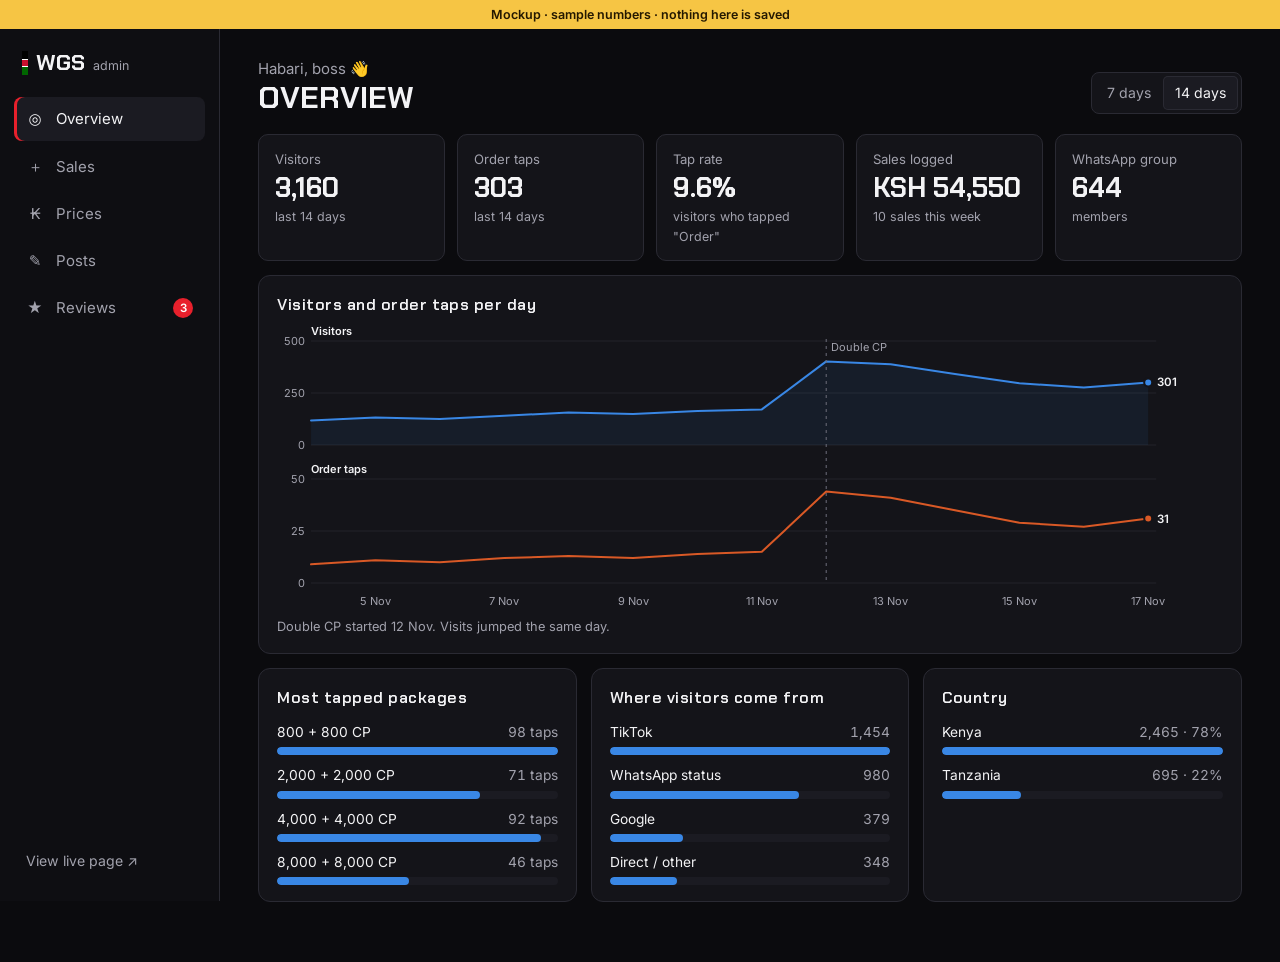
==== admin/index.html @ bd78e41e "Add clickable admin panel mockup Co-Authored-By: Claude Opus 5.5 <noreply@anthropic.com>" ====
<!DOCTYPE html>
<html lang="en">
<head>
  <meta charset="UTF-8">
  <meta name="viewport" content="width=device-width, initial-scale=1">
  <title>WGS Admin · mockup</title>
  <meta name="robots" content="noindex">
  <meta name="theme-color" content="#0b0b0e">
  <link rel="preconnect" href="https://fonts.googleapis.com">
  <link rel="preconnect" href="https://fonts.gstatic.com" crossorigin>
  <link href="https://fonts.googleapis.com/css2?family=Chakra+Petch:wght@500;600;700&family=Inter:wght@400;500;600&display=swap" rel="stylesheet">
  <link rel="stylesheet" href="admin.css">
</head>
<body>
  <p class="mock">Mockup · sample numbers · nothing here is saved</p>

  <div class="app">
    <aside class="side">
      <a class="logo" href="../" title="View the shop page"><span class="flag"></span><span class="mark">WGS</span><span class="sub">admin</span></a>
      <nav class="tabs" aria-label="Admin sections">
        <button data-tab="overview" aria-current="page"><i>◎</i><span>Overview</span></button>
        <button data-tab="sales"><i>＋</i><span>Sales</span></button>
        <button data-tab="shop"><i>₭</i><span>Prices</span></button>
        <button data-tab="posts"><i>✎</i><span>Posts</span></button>
        <button data-tab="reviews"><i>★</i><span>Reviews</span><b class="dot" id="rev-badge">3</b></button>
      </nav>
      <a class="view" href="../" target="_blank" rel="noopener">View live page ↗</a>
    </aside>

    <main class="main">
      <!-- OVERVIEW -->
      <section data-panel="overview">
        <header class="top">
          <div><p class="hi">Habari, boss 👋</p><h1>Overview</h1></div>
          <div class="range" role="group" aria-label="Date range">
            <button data-range="7" aria-pressed="false">7 days</button>
            <button data-range="14" aria-pressed="true">14 days</button>
          </div>
        </header>

        <div class="kpis">
          <article><p>Visitors</p><b id="k-visits">–</b><small id="k-visits-d"></small></article>
          <article><p>Order taps</p><b id="k-taps">–</b><small id="k-taps-d"></small></article>
          <article><p>Tap rate</p><b id="k-rate">–</b><small>visitors who tapped "Order"</small></article>
          <article class="money"><p>Sales logged</p><b id="k-rev">–</b><small id="k-rev-d"></small></article>
          <article class="group"><p>WhatsApp group</p><b>644</b><small>members</small></article>
        </div>

        <article class="card wide">
          <div class="card-h">
            <h2>Visitors and order taps per day</h2>
          </div>
          <div class="chart" id="trend"></div>
          <p class="foot">Double CP started 12 Nov. Visits jumped the same day.</p>
        </article>

        <div class="cols">
          <article class="card"><h2>Most tapped packages</h2><div class="bars" id="b-pkg"></div></article>
          <article class="card"><h2>Where visitors come from</h2><div class="bars" id="b-src"></div></article>
          <article class="card"><h2>Country</h2><div class="bars" id="b-cty"></div></article>
        </div>
      </section>

      <!-- SALES -->
      <section data-panel="sales" hidden>
        <header class="top"><div><h1>Sales</h1><p class="lede">Log each sale after delivery. Two taps, and your revenue numbers stay real.</p></div></header>
        <form class="card log" id="log">
          <h2>Log a sale</h2>
          <p class="lbl">Package</p><div class="chips" id="c-pkg"></div>
          <p class="lbl">Paid with</p><div class="chips" id="c-pay"></div>
          <p class="lbl">Country</p><div class="chips" id="c-cty"></div>
          <div class="row">
            <label>Amount<input id="l-amt" inputmode="numeric" required></label>
            <label>Buyer <small>(optional)</small><input id="l-buyer" maxlength="30" placeholder="e.g. Brian"></label>
          </div>
          <button class="btn red" type="submit">Log sale</button>
        </form>
        <div class="cols two">
          <article class="card"><h2>This week</h2><div class="week" id="week"></div></article>
          <article class="card"><h2>Recent sales</h2><ul class="sales" id="sales"></ul></article>
        </div>
      </section>

      <!-- PRICES & OFFER -->
      <section data-panel="shop" hidden>
        <header class="top"><div><h1>Prices &amp; offer</h1><p class="lede">Changes go live on the shop page as soon as you publish.</p></div></header>
        <article class="card">
          <div class="card-h"><h2>Price list</h2><button class="btn ghost sm" id="add-pkg" type="button">+ Package</button></div>
          <div class="ptable" id="ptable"></div>
          <button class="btn red" id="pub-prices" type="button">Publish prices</button>
        </article>
        <article class="card">
          <div class="card-h"><h2>Offer banner</h2><label class="switch"><input type="checkbox" id="o-on" checked><span></span>On</label></div>
          <div class="preview" id="o-prev"><span class="pulse"></span><p><b id="o-pt"></b> <span id="o-pd"></span></p><em id="o-pc"></em></div>
          <label>Title<input id="o-title" value="Double CP is live"></label>
          <label>Details<input id="o-detail" value="Every package comes with 100% bonus CP. Event ends 20 December."></label>
          <label>Ends<input id="o-end" type="datetime-local" value="2026-12-20T23:59"></label>
          <button class="btn red" id="pub-offer" type="button">Publish offer</button>
        </article>
      </section>

      <!-- POSTS -->
      <section data-panel="posts" hidden>
        <header class="top"><div><h1>Posts</h1><p class="lede">Updates, instructions and upcoming drops.</p></div></header>
        <form class="card" id="post">
          <div class="seg" role="group" aria-label="Post type">
            <button type="button" data-kind="update" aria-pressed="true">Update</button>
            <button type="button" data-kind="drop" aria-pressed="false">Upcoming drop</button>
          </div>
          <label>Title<input id="p-title" required maxlength="60" placeholder="e.g. Mythic Alias lands 19 Nov"></label>
          <label>Message<textarea id="p-msg" rows="3" maxlength="300" placeholder="What should buyers know?"></textarea></label>
          <div class="row">
            <label>Date<input id="p-date" type="date"></label>
            <label class="only-update check"><input type="checkbox" id="p-pin"> Pin to top</label>
            <label class="only-drop file" hidden>Poster<input id="p-img" type="file" accept="image/*"></label>
          </div>
          <button class="btn red" type="submit">Post it</button>
        </form>
        <ul class="posts" id="posts"></ul>
      </section>

      <!-- REVIEWS -->
      <section data-panel="reviews" hidden>
        <header class="top"><div><h1>Reviews</h1><p class="lede">Reviews buyers send wait here. Only the ones you approve show on the shop page.</p></div></header>
        <h2 class="sub-h">Waiting for you <span id="pend-n"></span></h2>
        <ul class="revs" id="pending"></ul>
        <h2 class="sub-h">On the shop page <span id="live-n"></span></h2>
        <ul class="revs live" id="live"></ul>
      </section>
    </main>
  </div>

  <div class="toast" id="toast" role="status" aria-live="polite"></div>
  <script src="admin.js"></script>
</body>
</html>
---- admin/admin.css ----
:root {
  --bg: #0b0b0e; --panel: #141419; --panel-2: #1b1b22; --line: #2a2a33; --grid: #23232b;
  --text: #f3f3f5; --muted: #a2a2ad; --faint: #6e6e7a;
  --red: #e8202c; --red-2: #ff4d57; --gold: #f6c544; --green: #25d366;
  --s1: #3987e5; --s2: #d95926;            /* chart series: visitors, order taps (validated on #141419) */
  --display: "Chakra Petch", "Inter", system-ui, sans-serif;
  --sans: "Inter", system-ui, -apple-system, "Segoe UI", sans-serif;
  color-scheme: dark;
}
* { box-sizing: border-box; }
body { margin: 0; background: var(--bg); color: var(--text); font: 15px/1.55 var(--sans); -webkit-font-smoothing: antialiased; }
[hidden] { display: none !important; }
:focus-visible { outline: 2px solid var(--red-2); outline-offset: 2px; }
button { font: inherit; color: inherit; }
a { color: inherit; }

.mock { margin: 0; padding: 5px 12px; background: var(--gold); color: #241800; font-size: 12.5px; text-align: center; font-weight: 600; position: sticky; top: 0; z-index: 40; }

.app { display: grid; grid-template-columns: 220px 1fr; min-height: calc(100vh - 28px); }
.side { position: sticky; top: 28px; height: calc(100vh - 28px); display: flex; flex-direction: column; gap: 22px; padding: 22px 14px; border-right: 1px solid var(--line); background: #0e0e12; }
.logo { display: flex; align-items: center; gap: 8px; text-decoration: none; padding: 0 8px; }
.flag { width: 6px; height: 24px; background: linear-gradient(#000 0 33%, #fff 33% 38%, #c8102e 38% 62%, #fff 62% 67%, #006600 67%); }
.mark { font: 700 1.4rem/1 var(--display); }
.sub { font-size: .78rem; color: var(--muted); align-self: flex-end; }
.tabs { display: grid; gap: 4px; }
.tabs button { position: relative; display: flex; align-items: center; gap: 12px; padding: 10px 12px; border: 0; background: none; border-radius: 8px; color: var(--muted); cursor: pointer; text-align: left; }
.tabs button i { font-style: normal; width: 18px; text-align: center; }
.tabs button:hover { background: var(--panel); color: var(--text); }
.tabs button[aria-current="page"] { background: var(--panel-2); color: var(--text); box-shadow: inset 3px 0 var(--red); }
.dot { margin-left: auto; min-width: 20px; height: 20px; padding: 0 6px; border-radius: 10px; background: var(--red); color: #fff; font: 600 .72rem/20px var(--sans); text-align: center; }
.dot:empty { display: none; }
.view { margin-top: auto; padding: 8px 12px; font-size: .88rem; color: var(--muted); text-decoration: none; }
.view:hover { color: var(--text); }

.main { padding: 28px clamp(16px, 3vw, 40px) 60px; min-width: 0; max-width: 1180px; }
.top { display: flex; justify-content: space-between; align-items: flex-end; gap: 16px; flex-wrap: wrap; margin-bottom: 20px; }
.hi { margin: 0; color: var(--muted); }
h1 { margin: 0; font: 700 1.9rem/1.1 var(--display); text-transform: uppercase; }
.lede { margin: 4px 0 0; color: var(--muted); }
h2 { margin: 0 0 14px; font: 600 1rem var(--display); letter-spacing: .03em; }

.range, .seg { display: inline-flex; background: var(--panel); border: 1px solid var(--line); border-radius: 8px; padding: 3px; }
.range button, .seg button { border: 0; background: none; padding: 6px 12px; border-radius: 5px; color: var(--muted); cursor: pointer; font-size: .88rem; }
.range button[aria-pressed="true"], .seg button[aria-pressed="true"] { background: var(--panel-2); color: var(--text); box-shadow: inset 0 0 0 1px var(--line); }

/* KPI tiles */
.kpis { display: grid; grid-template-columns: repeat(5, 1fr); gap: 12px; margin-bottom: 14px; }
.kpis article { background: var(--panel); border: 1px solid var(--line); border-radius: 10px; padding: 14px 16px; min-width: 0; }
.kpis p { margin: 0 0 4px; font-size: .82rem; color: var(--muted); }
.kpis b { display: block; font: 700 1.7rem/1.1 var(--display); }
.kpis small { display: block; margin-top: 4px; font-size: .78rem; color: var(--muted); }
.kpis small .up { color: var(--green); }
.kpis small .down { color: var(--red-2); }

.card { background: var(--panel); border: 1px solid var(--line); border-radius: 12px; padding: 18px 18px 16px; margin-bottom: 14px; min-width: 0; }
.card-h { display: flex; justify-content: space-between; align-items: center; gap: 12px; flex-wrap: wrap; margin-bottom: 8px; }
.card-h h2 { margin: 0; }
.foot { margin: 8px 0 0; font-size: .8rem; color: var(--muted); }
.cols { display: grid; grid-template-columns: repeat(3, 1fr); gap: 14px; }
.cols.two { grid-template-columns: 1fr 1.3fr; }
.cols .card { margin: 0; }

/* trend chart */
.legend { list-style: none; margin: 0; padding: 0; display: flex; gap: 16px; font-size: .82rem; color: var(--muted); }
.legend li { display: flex; align-items: center; gap: 6px; }
.sw { display: inline-block; width: 14px; height: 3px; border-radius: 2px; }
.sw.s1 { background: var(--s1); } .sw.s2 { background: var(--s2); }
.chart { position: relative; }
.chart svg { display: block; width: 100%; height: auto; overflow: visible; }
.chart .gl { stroke: var(--grid); stroke-width: 1; }
.chart .ax { fill: var(--muted); font: 11px var(--sans); }
.chart .l1 { fill: none; stroke: var(--s1); stroke-width: 2; stroke-linejoin: round; stroke-linecap: round; }
.chart .l2 { fill: none; stroke: var(--s2); stroke-width: 2; stroke-linejoin: round; stroke-linecap: round; }
.chart .a1 { fill: var(--s1); opacity: .08; }
.chart .end { font: 600 11.5px var(--sans); fill: var(--text); }
.chart .mk { stroke: var(--panel); stroke-width: 2; }
.chart .ev { stroke: var(--faint); stroke-dasharray: 3 4; }
.chart .evt { fill: var(--muted); font: 11px var(--sans); }
.chart .cross { stroke: var(--muted); stroke-width: 1; }
.chart .hit { fill: transparent; cursor: crosshair; }
.tip { position: absolute; pointer-events: none; background: #23232b; border: 1px solid #3a3a45; border-radius: 8px; padding: 8px 10px; font-size: .8rem; white-space: nowrap; box-shadow: 0 8px 20px rgba(0,0,0,.4); transform: translate(-50%, -110%); }
.tip b { display: block; margin-bottom: 3px; }
.tip span { display: flex; align-items: center; gap: 6px; color: var(--muted); }
.tip span em { font-style: normal; color: var(--text); margin-left: auto; padding-left: 12px; }

/* bar lists */
.bars { display: grid; gap: 10px; }
.bar { display: grid; grid-template-columns: 1fr auto; gap: 4px 10px; font-size: .86rem; }
.bar .track { grid-column: 1 / -1; height: 8px; border-radius: 4px; background: var(--panel-2); overflow: hidden; }
.bar .fill { height: 100%; border-radius: 4px; background: var(--s1); }
.bar .v { color: var(--muted); font-variant-numeric: tabular-nums; }

/* forms */
label { display: block; font-size: .84rem; color: var(--muted); margin-bottom: 12px; }
label small { opacity: .8; }
input:not([type="checkbox"]):not([type="radio"]):not([type="file"]), textarea, select {
  display: block; width: 100%; margin-top: 5px; padding: 10px 12px; border-radius: 7px; border: 1px solid var(--line); background: var(--bg); color: var(--text); font: 15px var(--sans);
}
textarea { resize: vertical; }
input[type="file"] { display: block; margin-top: 6px; font-size: .85rem; color: var(--muted); }
.row { display: grid; grid-template-columns: 1fr 1fr; gap: 12px; align-items: end; }
.check { display: flex; align-items: center; gap: 8px; padding-bottom: 10px; color: var(--text); }
.btn { display: inline-flex; align-items: center; justify-content: center; gap: 6px; padding: 11px 20px; border-radius: 7px; border: 1.5px solid transparent; font: 600 .95rem var(--display); letter-spacing: .03em; cursor: pointer; }
.btn.red { background: var(--red); color: #fff; }
.btn.red:hover { background: var(--red-2); }
.btn.ghost { border-color: var(--line); background: transparent; }
.btn.ghost:hover { border-color: var(--red); }
.btn.sm { padding: 6px 12px; font-size: .85rem; }
.lbl { margin: 4px 0 8px; font-size: .84rem; color: var(--muted); }
.chips { display: flex; flex-wrap: wrap; gap: 8px; margin-bottom: 12px; }
.chips button { padding: 8px 14px; border-radius: 999px; border: 1px solid var(--line); background: var(--bg); cursor: pointer; font-size: .9rem; }
.chips button[aria-pressed="true"] { border-color: var(--red); background: rgba(232,32,44,.16); }
.log .btn { width: 100%; margin-top: 4px; }

/* sales */
.week { display: grid; gap: 12px; }
.week .big { font: 700 2rem/1 var(--display); color: var(--gold); }
.week .meta { color: var(--muted); font-size: .86rem; }
.week .split { display: grid; grid-template-columns: repeat(auto-fit, minmax(90px, 1fr)); gap: 8px; }
.week .split div { background: var(--panel-2); border-radius: 8px; padding: 8px 10px; }
.week .split b { display: block; font: 600 1rem var(--display); }
.week .split small { color: var(--muted); font-size: .76rem; }
.sales { list-style: none; margin: 0; padding: 0; max-height: 360px; overflow: auto; }
.sales li { display: grid; grid-template-columns: 1fr auto; gap: 2px 10px; padding: 10px 0; border-bottom: 1px solid var(--line); }
.sales li:last-child { border: 0; }
.sales .amt { font: 600 .95rem var(--display); text-align: right; }
.sales small { color: var(--muted); font-size: .8rem; }
.sales li.new { animation: flash 1.4s ease-out; }
@keyframes flash { from { background: rgba(37,211,102,.18); } to { background: transparent; } }

/* price table */
.ptable { display: grid; gap: 8px; margin-bottom: 14px; }
.prow { display: grid; grid-template-columns: 1fr 1fr 1fr 1fr 1.3fr auto auto; gap: 8px; align-items: end; padding: 10px; background: var(--panel-2); border-radius: 9px; }
.prow label { margin: 0; font-size: .74rem; }
.prow input { padding: 8px 9px !important; font-size: .92rem !important; }
.prow .x { border: 0; background: none; color: var(--faint); cursor: pointer; font-size: 1.1rem; padding: 8px 4px; }
.prow .x:hover { color: var(--red-2); }
.switch { display: inline-flex; align-items: center; gap: 8px; margin: 0; color: var(--text); cursor: pointer; }
.switch input { position: absolute; opacity: 0; }
.switch span { width: 38px; height: 22px; border-radius: 11px; background: #3a3a45; position: relative; transition: background .15s; }
.switch span::after { content: ""; position: absolute; top: 3px; left: 3px; width: 16px; height: 16px; border-radius: 50%; background: #fff; transition: transform .15s; }
.switch input:checked + span { background: var(--green); }
.switch input:checked + span::after { transform: translateX(16px); }
.switch input:focus-visible + span { outline: 2px solid var(--red-2); outline-offset: 2px; }
.preview { display: flex; align-items: center; gap: 10px; flex-wrap: wrap; padding: 9px 14px; margin-bottom: 14px; border-radius: 8px; background: linear-gradient(90deg, #8d0d15, var(--red), #8d0d15); font-size: .88rem; }
.preview p { margin: 0; flex: 1; min-width: 160px; }
.preview em { font: 600 .85rem var(--display); font-style: normal; background: rgba(0,0,0,.3); padding: 2px 8px; border-radius: 4px; }
.preview.off { opacity: .35; filter: grayscale(1); }
.pulse { width: 8px; height: 8px; border-radius: 50%; background: #fff; }

/* posts */
#post .seg { margin-bottom: 14px; }
.posts, .revs { list-style: none; margin: 0; padding: 0; display: grid; gap: 10px; }
.posts li, .revs li { display: grid; grid-template-columns: auto 1fr auto; gap: 12px; align-items: start; padding: 14px; background: var(--panel); border: 1px solid var(--line); border-radius: 10px; }
.posts .kind { font: 600 .7rem var(--display); letter-spacing: .08em; text-transform: uppercase; padding: 3px 8px; border-radius: 4px; background: var(--panel-2); color: var(--muted); }
.posts .kind.drop { background: rgba(232,32,44,.2); color: var(--red-2); }
.posts h3, .revs h3 { margin: 0 0 2px; font: 600 1rem var(--sans); }
.posts p, .revs p { margin: 0; color: var(--muted); font-size: .9rem; }
.posts img { width: 56px; height: 56px; object-fit: cover; border-radius: 6px; grid-column: 1; }
.acts { display: flex; gap: 6px; }
.acts button { border: 1px solid var(--line); background: none; border-radius: 6px; padding: 6px 10px; cursor: pointer; font-size: .82rem; }
.acts .ok { border-color: rgba(37,211,102,.5); color: var(--green); }
.acts .no:hover, .acts .del:hover { border-color: var(--red); color: var(--red-2); }
.stars { color: var(--gold); letter-spacing: 1px; font-size: .9rem; }
.stars .off { color: #3a3a45; }
.sub-h { margin: 18px 0 10px; color: var(--muted); }
.sub-h span { color: var(--text); }
.empty { color: var(--muted); font-size: .9rem; padding: 6px 0; }

.toast { position: fixed; left: 50%; bottom: 24px; transform: translate(-50%, 20px); opacity: 0; pointer-events: none; background: #23232b; border: 1px solid #3a3a45; color: var(--text); padding: 10px 16px; border-radius: 10px; font-size: .9rem; transition: .2s; z-index: 50; max-width: calc(100% - 32px); }
.toast.show { opacity: 1; transform: translate(-50%, 0); }

@media (max-width: 1100px) { .kpis { grid-template-columns: repeat(3, 1fr); } .prow { grid-template-columns: repeat(4, 1fr); } .prow .tagc { grid-column: span 2; } }
@media (max-width: 860px) {
  .app { grid-template-columns: 1fr; }
  .side { position: fixed; top: auto; bottom: 0; left: 0; right: 0; height: auto; z-index: 30; padding: 6px 6px calc(6px + env(safe-area-inset-bottom)); border-right: 0; border-top: 1px solid var(--line); flex-direction: row; }
  .side .logo, .side .view { display: none; }
  .tabs { grid-template-columns: repeat(5, 1fr); width: 100%; gap: 2px; }
  .tabs button { flex-direction: column; gap: 2px; padding: 7px 2px; font-size: .7rem; text-align: center; }
  .tabs button i { font-size: 1.05rem; }
  .tabs button[aria-current="page"] { box-shadow: inset 0 2px var(--red); }
  .dot { position: absolute; top: 2px; right: calc(50% - 22px); min-width: 16px; height: 16px; font-size: .66rem; line-height: 16px; padding: 0 4px; }
  .main { padding: 20px 16px 96px; }
  .cols, .cols.two { grid-template-columns: 1fr; }
  .toast { bottom: 84px; }
}
@media (max-width: 560px) {
  .kpis { grid-template-columns: 1fr 1fr; gap: 8px; }
  .kpis .group { grid-column: span 2; }
  .kpis b { font-size: 1.4rem; }
  .row { grid-template-columns: 1fr; gap: 0; }
  .prow { grid-template-columns: 1fr 1fr; }
  h1 { font-size: 1.6rem; }
  .posts li, .revs li { grid-template-columns: 1fr; gap: 8px; }
  .posts img { grid-column: auto; }
  .acts button { flex: 1; padding: 9px 10px; }
}
@media (prefers-reduced-motion: reduce) { * { animation: none !important; transition: none !important; } }
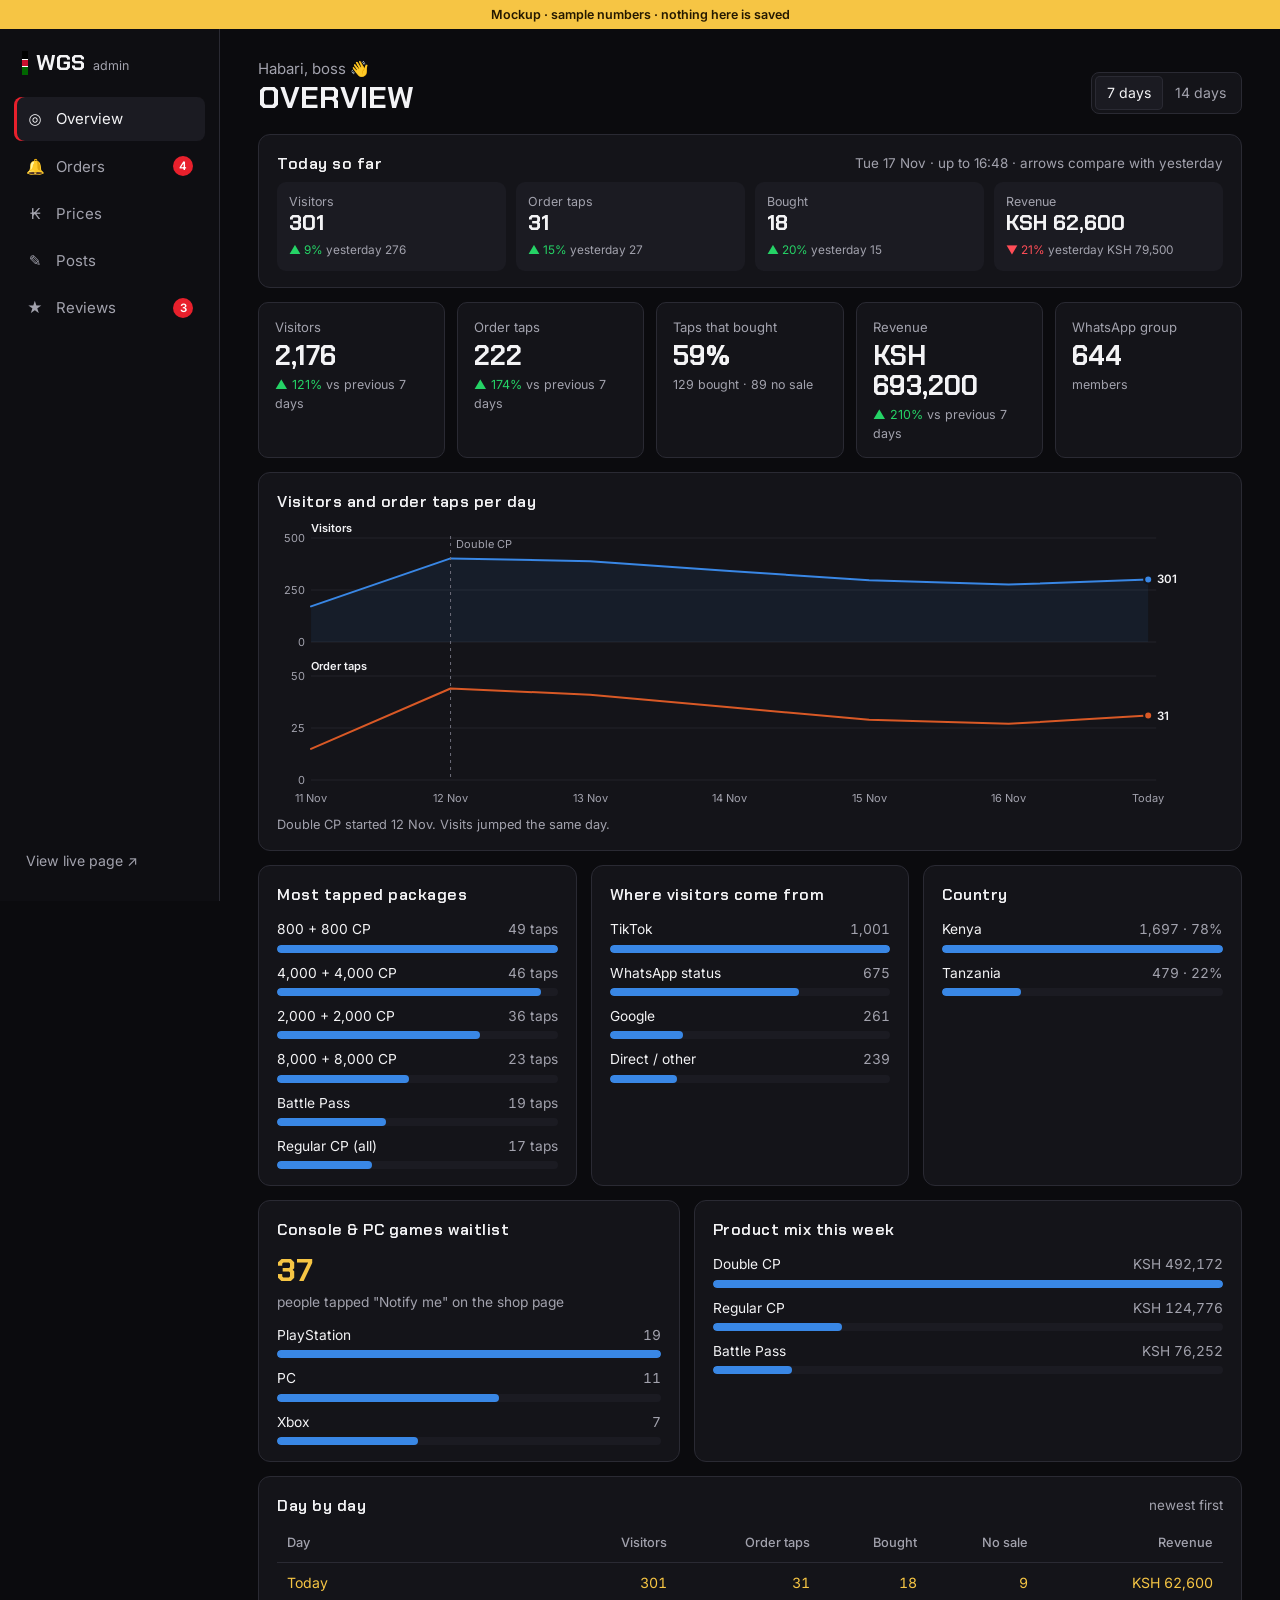
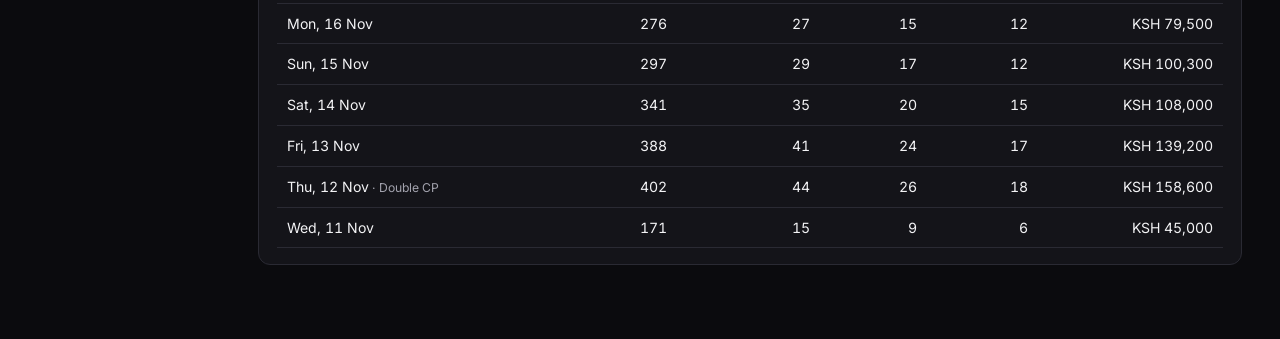
==== commit 8c45278e: "Add product types, order codes, order inbox, daily stats and games waitlist Co-Authored-By: Claude O" ====
--- a/admin/index.html
+++ b/admin/index.html
@@ -19,7 +19,7 @@
       <a class="logo" href="../" title="View the shop page"><span class="flag"></span><span class="mark">WGS</span><span class="sub">admin</span></a>
       <nav class="tabs" aria-label="Admin sections">
         <button data-tab="overview" aria-current="page"><i>◎</i><span>Overview</span></button>
-        <button data-tab="sales"><i>＋</i><span>Sales</span></button>
+        <button data-tab="orders"><i>🔔</i><span>Orders</span><b class="dot" id="ord-badge"></b></button>
         <button data-tab="shop"><i>₭</i><span>Prices</span></button>
         <button data-tab="posts"><i>✎</i><span>Posts</span></button>
         <button data-tab="reviews"><i>★</i><span>Reviews</span><b class="dot" id="rev-badge">3</b></button>
@@ -38,11 +38,16 @@
           </div>
         </header>
 
+        <article class="card today">
+          <div class="card-h"><h2>Today so far</h2><span class="muted" id="today-date"></span></div>
+          <div class="tgrid" id="today"></div>
+        </article>
+
         <div class="kpis">
           <article><p>Visitors</p><b id="k-visits">–</b><small id="k-visits-d"></small></article>
           <article><p>Order taps</p><b id="k-taps">–</b><small id="k-taps-d"></small></article>
-          <article><p>Tap rate</p><b id="k-rate">–</b><small>visitors who tapped "Order"</small></article>
-          <article class="money"><p>Sales logged</p><b id="k-rev">–</b><small id="k-rev-d"></small></article>
+          <article><p>Taps that bought</p><b id="k-conv">–</b><small id="k-conv-d"></small></article>
+          <article class="money"><p>Revenue</p><b id="k-rev">–</b><small id="k-rev-d"></small></article>
           <article class="group"><p>WhatsApp group</p><b>644</b><small>members</small></article>
         </div>
 
@@ -59,13 +64,54 @@
           <article class="card"><h2>Where visitors come from</h2><div class="bars" id="b-src"></div></article>
           <article class="card"><h2>Country</h2><div class="bars" id="b-cty"></div></article>
         </div>
+
+        <div class="cols two" style="margin-top:14px">
+          <article class="card wait">
+            <h2>Console &amp; PC games waitlist</h2>
+            <b class="big" id="wait-n">–</b><p>people tapped "Notify me" on the shop page</p>
+            <div class="bars" id="b-wait"></div>
+          </article>
+          <article class="card">
+            <h2>Product mix this week</h2>
+            <div class="bars" id="b-mix"></div>
+          </article>
+        </div>
+
+        <article class="card daily" style="margin-top:14px">
+          <div class="card-h"><h2>Day by day</h2><span class="muted">newest first</span></div>
+          <div class="tscroll">
+            <table id="daily">
+              <thead><tr><th scope="col">Day</th><th scope="col">Visitors</th><th scope="col">Order taps</th><th scope="col">Bought</th><th scope="col">No sale</th><th scope="col">Revenue</th></tr></thead>
+              <tbody></tbody>
+            </table>
+          </div>
+        </article>
       </section>
 
-      <!-- SALES -->
-      <section data-panel="sales" hidden>
-        <header class="top"><div><h1>Sales</h1><p class="lede">Log each sale after delivery. Two taps, and your revenue numbers stay real.</p></div></header>
-        <form class="card log" id="log">
-          <h2>Log a sale</h2>
+      <!-- ORDERS -->
+      <section data-panel="orders" hidden>
+        <header class="top">
+          <div><h1>Orders</h1><p class="lede">Every tap on "Order on WhatsApp" lands here with its code. Find the code in the chat, then mark how it ended.</p></div>
+          <div class="ord-tools">
+            <label class="switch" title="Get a ping on this phone for every new order"><input type="checkbox" id="notify" checked><span></span>Notify me</label>
+            <button class="btn ghost sm" id="sim" type="button">Simulate a new order</button>
+          </div>
+        </header>
+
+        <div class="seg filters" role="group" aria-label="Show orders">
+          <button type="button" data-f="new" aria-pressed="true">Waiting <b id="f-new"></b></button>
+          <button type="button" data-f="done" aria-pressed="false">Bought <b id="f-done"></b></button>
+          <button type="button" data-f="nosale" aria-pressed="false">No sale <b id="f-nosale"></b></button>
+          <button type="button" data-f="all" aria-pressed="false">All</button>
+        </div>
+        <p class="foot conv" id="conv"></p>
+        <ul class="orders" id="orders"></ul>
+        <p class="foot">Taps with no reply after 24 hours move to <b>No sale</b> by themselves, so the list never piles up.</p>
+
+        <details class="card manual">
+          <summary>Log a sale that didn't come from the site</summary>
+        <form class="log" id="log">
+          <p class="lbl">Type</p><div class="chips" id="c-cat"></div>
           <p class="lbl">Package</p><div class="chips" id="c-pkg"></div>
           <p class="lbl">Paid with</p><div class="chips" id="c-pay"></div>
           <p class="lbl">Country</p><div class="chips" id="c-cty"></div>
@@ -75,6 +121,7 @@
           </div>
           <button class="btn red" type="submit">Log sale</button>
         </form>
+        </details>
         <div class="cols two">
           <article class="card"><h2>This week</h2><div class="week" id="week"></div></article>
           <article class="card"><h2>Recent sales</h2><ul class="sales" id="sales"></ul></article>
@@ -85,8 +132,8 @@
       <section data-panel="shop" hidden>
         <header class="top"><div><h1>Prices &amp; offer</h1><p class="lede">Changes go live on the shop page as soon as you publish.</p></div></header>
         <article class="card">
-          <div class="card-h"><h2>Price list</h2><button class="btn ghost sm" id="add-pkg" type="button">+ Package</button></div>
-          <div class="ptable" id="ptable"></div>
+          <div class="card-h"><h2>Price list</h2></div>
+          <div id="ptable"></div>
           <button class="btn red" id="pub-prices" type="button">Publish prices</button>
         </article>
         <article class="card">
@@ -130,6 +177,12 @@
     </main>
   </div>
 
+  <div class="ping" id="ping" role="alert" hidden>
+    <span class="bell">🔔</span>
+    <div><b id="ping-t">New order</b><p id="ping-d"></p></div>
+    <button class="btn red sm" id="ping-open" type="button">Open</button>
+    <button class="x" id="ping-x" type="button" aria-label="Dismiss">✕</button>
+  </div>
   <div class="toast" id="toast" role="status" aria-live="polite"></div>
   <script src="admin.js"></script>
 </body>
--- a/admin/admin.css
+++ b/admin/admin.css
@@ -167,6 +167,61 @@
 .sub-h span { color: var(--text); }
 .empty { color: var(--muted); font-size: .9rem; padding: 6px 0; }
 
+/* today strip + daily table */
+.muted { color: var(--muted); font-size: .84rem; }
+.tgrid { display: grid; grid-template-columns: repeat(4, 1fr); gap: 10px; }
+.tgrid div { background: var(--panel-2); border-radius: 9px; padding: 10px 12px; }
+.tgrid p { margin: 0; font-size: .78rem; color: var(--muted); }
+.tgrid b { display: block; font: 700 1.35rem/1.2 var(--display); }
+.tgrid small { font-size: .74rem; color: var(--muted); }
+.tgrid .up { color: var(--green); } .tgrid .down { color: var(--red-2); }
+.tscroll { overflow-x: auto; }
+table { width: 100%; border-collapse: collapse; font-size: .88rem; font-variant-numeric: tabular-nums; }
+th, td { padding: 9px 10px; text-align: right; border-bottom: 1px solid var(--line); white-space: nowrap; }
+th:first-child, td:first-child { text-align: left; }
+th { color: var(--muted); font-weight: 500; font-size: .8rem; }
+tr.ev td:first-child::after { content: " · Double CP"; color: var(--muted); font-size: .76rem; }
+tr.today td { color: var(--gold); }
+
+/* orders */
+.ord-tools { display: flex; align-items: center; gap: 14px; flex-wrap: wrap; }
+.filters { margin-bottom: 8px; flex-wrap: wrap; }
+.filters b { font-weight: 600; color: var(--text); margin-left: 4px; }
+.conv { margin: 0 0 12px; }
+.orders { list-style: none; margin: 0 0 8px; padding: 0; display: grid; gap: 10px; }
+.order { display: grid; grid-template-columns: auto 1fr auto; gap: 6px 14px; align-items: center; padding: 14px; background: var(--panel); border: 1px solid var(--line); border-radius: 10px; }
+.order.new { border-color: rgba(232,32,44,.6); }
+.order.fresh { animation: flash 1.6s ease-out; }
+.order .code { font: 700 .92rem var(--display); letter-spacing: .03em; background: var(--panel-2); padding: 6px 9px; border-radius: 6px; }
+.order h3 { margin: 0; font: 600 .98rem var(--sans); }
+.order p { margin: 0; color: var(--muted); font-size: .84rem; }
+.order .st { font-size: .8rem; font-weight: 600; }
+.order .st.done { color: var(--green); } .order .st.nosale { color: var(--faint); }
+.manual { padding: 0; }
+.manual summary { cursor: pointer; padding: 16px 18px; font: 600 .95rem var(--display); }
+.manual .log { padding: 0 18px 18px; }
+.ping { position: fixed; top: 40px; right: 16px; z-index: 60; display: grid; grid-template-columns: auto 1fr auto auto; gap: 10px; align-items: center; width: min(420px, calc(100% - 32px)); padding: 12px 12px 12px 14px; background: #1f1f27; border: 1px solid var(--red); border-radius: 12px; box-shadow: 0 14px 40px rgba(0,0,0,.55); animation: drop .3s ease-out; }
+@keyframes drop { from { transform: translateY(-16px); opacity: 0; } }
+.ping .bell { font-size: 1.3rem; animation: ring 1s ease-in-out 2; }
+@keyframes ring { 25% { transform: rotate(18deg); } 75% { transform: rotate(-18deg); } }
+.ping b { font: 700 .95rem var(--display); }
+.ping p { margin: 0; color: var(--muted); font-size: .84rem; }
+.ping .x { border: 0; background: none; color: var(--faint); cursor: pointer; font-size: 1rem; }
+
+/* price groups */
+.pgroup { margin-bottom: 18px; }
+.pgroup-h { display: flex; align-items: center; justify-content: space-between; gap: 10px; flex-wrap: wrap; margin-bottom: 8px; }
+.pgroup-h h3 { margin: 0; font: 600 .95rem var(--display); }
+.pgroup-h .tools { display: flex; align-items: center; gap: 12px; }
+.pgroup.off .ptable { opacity: .5; }
+.pgroup .hint { margin: 0 0 8px; font-size: .8rem; color: var(--muted); }
+.ptable { display: grid; gap: 8px; }
+.prow.pass { grid-template-columns: 2fr 1fr 1fr 1.3fr auto auto; }
+
+/* waitlist */
+.wait b.big { font: 700 2rem/1 var(--display); color: var(--gold); }
+.wait p { margin: 4px 0 12px; color: var(--muted); font-size: .86rem; }
+
 .toast { position: fixed; left: 50%; bottom: 24px; transform: translate(-50%, 20px); opacity: 0; pointer-events: none; background: #23232b; border: 1px solid #3a3a45; color: var(--text); padding: 10px 16px; border-radius: 10px; font-size: .9rem; transition: .2s; z-index: 50; max-width: calc(100% - 32px); }
 .toast.show { opacity: 1; transform: translate(-50%, 0); }
 
@@ -192,6 +247,11 @@
   .prow { grid-template-columns: 1fr 1fr; }
   h1 { font-size: 1.6rem; }
   .posts li, .revs li { grid-template-columns: 1fr; gap: 8px; }
+  .tgrid { grid-template-columns: 1fr 1fr; }
+  .order { grid-template-columns: auto 1fr; }
+  .order .acts { grid-column: 1 / -1; }
+  .prow.pass { grid-template-columns: 1fr 1fr; }
+  .ping { top: 34px; right: 8px; }
   .posts img { grid-column: auto; }
   .acts button { flex: 1; padding: 9px 10px; }
 }
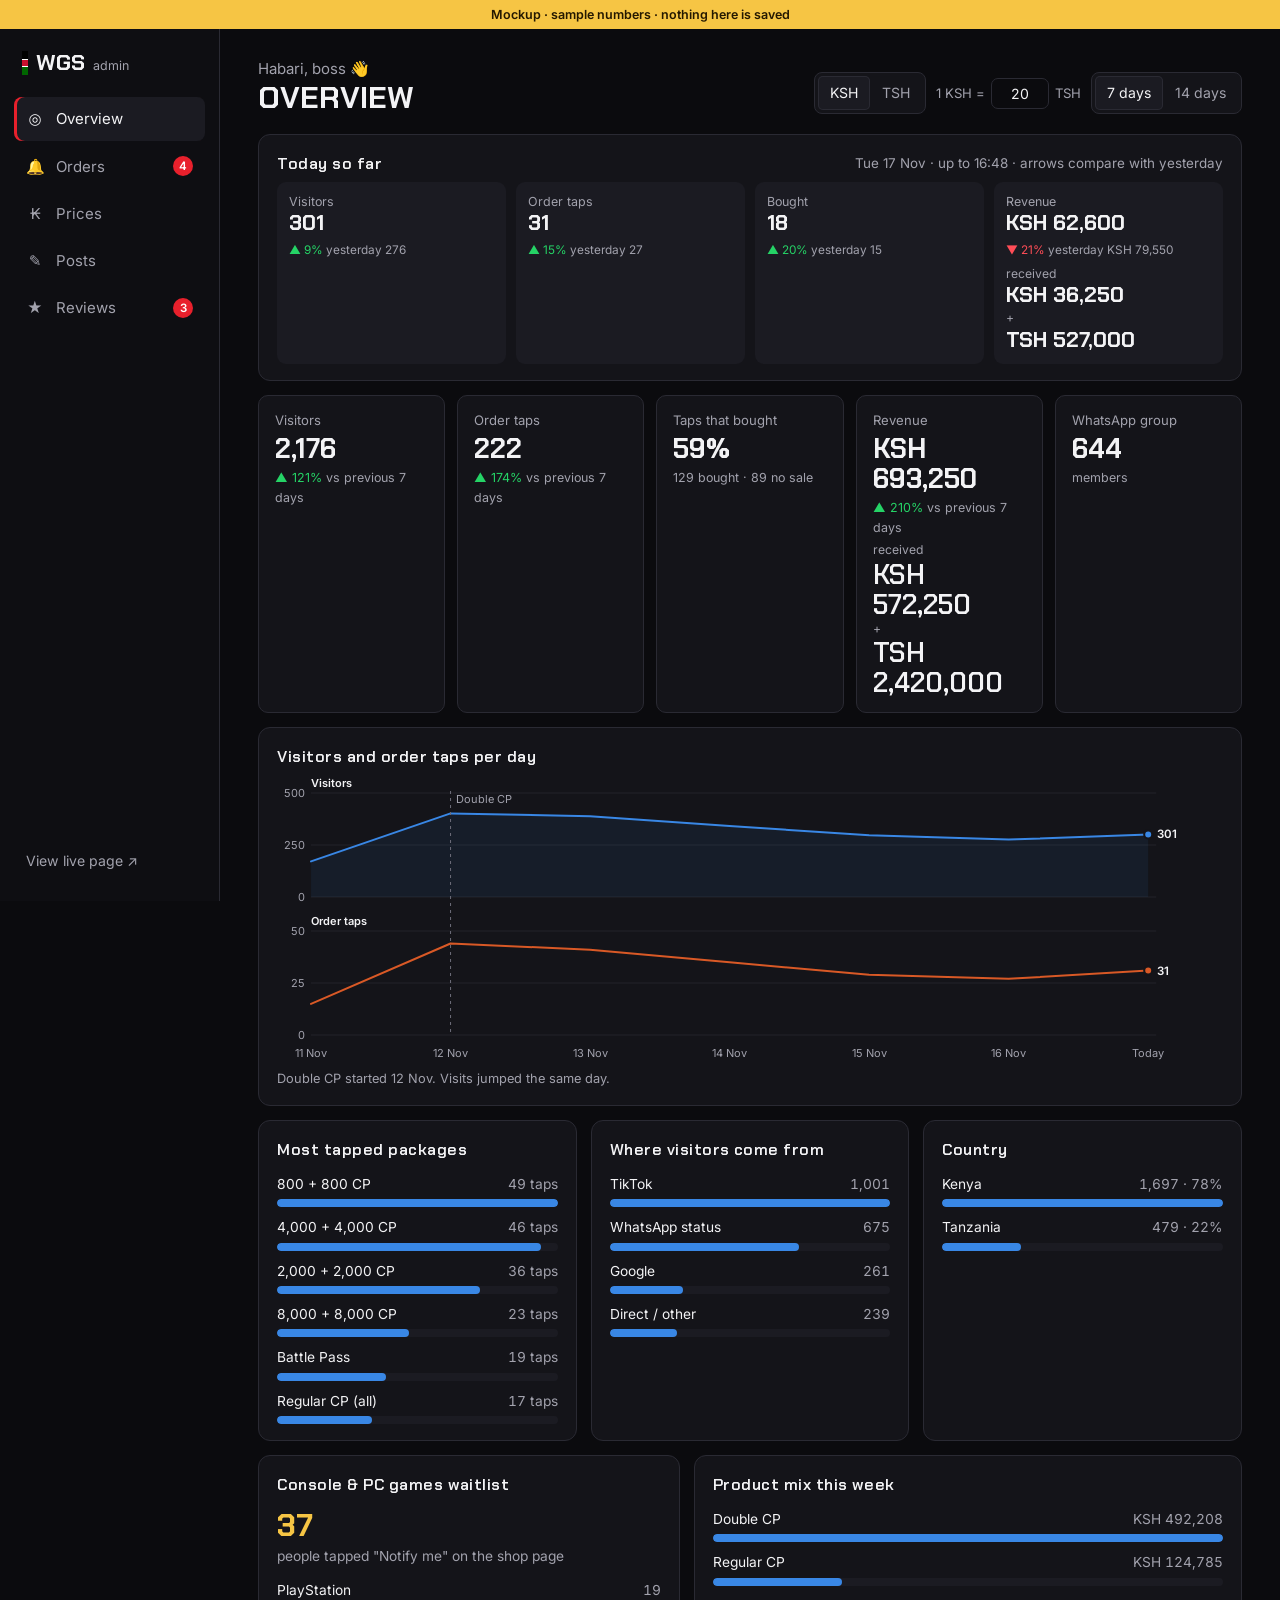
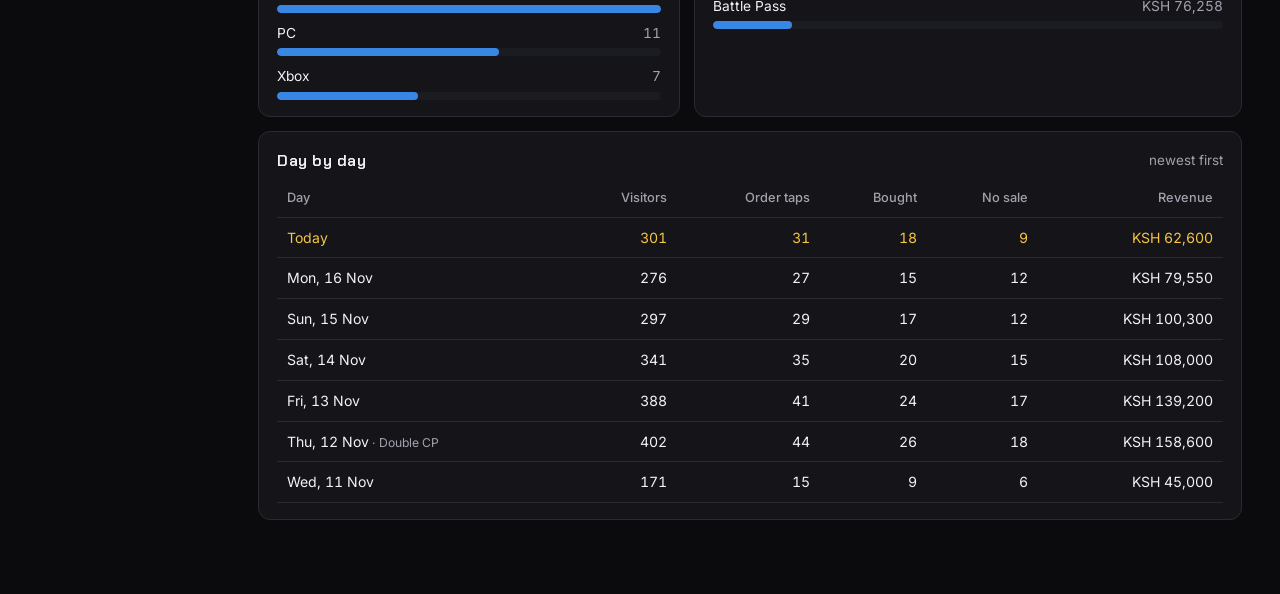
==== commit 97dd9b8c: "Show revenue in KSH or TSH with an editable rate; edit existing posts Co-Authored-By: Claude Opus 5." ====
--- a/admin/index.html
+++ b/admin/index.html
@@ -32,9 +32,16 @@
       <section data-panel="overview">
         <header class="top">
           <div><p class="hi">Habari, boss 👋</p><h1>Overview</h1></div>
-          <div class="range" role="group" aria-label="Date range">
-            <button data-range="7" aria-pressed="false">7 days</button>
-            <button data-range="14" aria-pressed="true">14 days</button>
+          <div class="ctrls">
+            <div class="range cur" role="group" aria-label="Show money in">
+              <button data-cur="KES" aria-pressed="true">KSH</button>
+              <button data-cur="TZS" aria-pressed="false">TSH</button>
+            </div>
+            <label class="rate">1 KSH =<input id="rate" inputmode="decimal" value="20" aria-label="Tanzanian shillings per Kenyan shilling">TSH</label>
+            <div class="range" role="group" aria-label="Date range">
+              <button data-range="7" aria-pressed="false">7 days</button>
+              <button data-range="14" aria-pressed="true">14 days</button>
+            </div>
           </div>
         </header>
 
@@ -161,7 +168,10 @@
             <label class="only-update check"><input type="checkbox" id="p-pin"> Pin to top</label>
             <label class="only-drop file" hidden>Poster<input id="p-img" type="file" accept="image/*"></label>
           </div>
-          <button class="btn red" type="submit">Post it</button>
+          <div class="form-acts">
+            <button class="btn red" id="p-submit" type="submit">Post it</button>
+            <button class="btn ghost" id="p-cancel" type="button" hidden>Cancel edit</button>
+          </div>
         </form>
         <ul class="posts" id="posts"></ul>
       </section>
--- a/admin/admin.css
+++ b/admin/admin.css
@@ -166,6 +166,15 @@
 .sub-h { margin: 18px 0 10px; color: var(--muted); }
 .sub-h span { color: var(--text); }
 .empty { color: var(--muted); font-size: .9rem; padding: 6px 0; }
+
+.ctrls { display: flex; align-items: center; gap: 10px; flex-wrap: wrap; }
+.rate { display: inline-flex; align-items: center; gap: 6px; margin: 0; font-size: .82rem; color: var(--muted); }
+.rate input { display: inline-block !important; width: 58px !important; margin: 0 !important; padding: 6px 8px !important; text-align: center; font-size: .88rem !important; }
+.recv { display: block; margin-top: 4px; font-size: .76rem; color: var(--muted); }
+.recv b { color: var(--text); font-weight: 600; }
+.editing { box-shadow: 0 0 0 1px var(--gold); }
+.form-acts { display: flex; gap: 10px; flex-wrap: wrap; }
+.posts li.is-edit { border-color: var(--gold); }
 
 /* today strip + daily table */
 .muted { color: var(--muted); font-size: .84rem; }
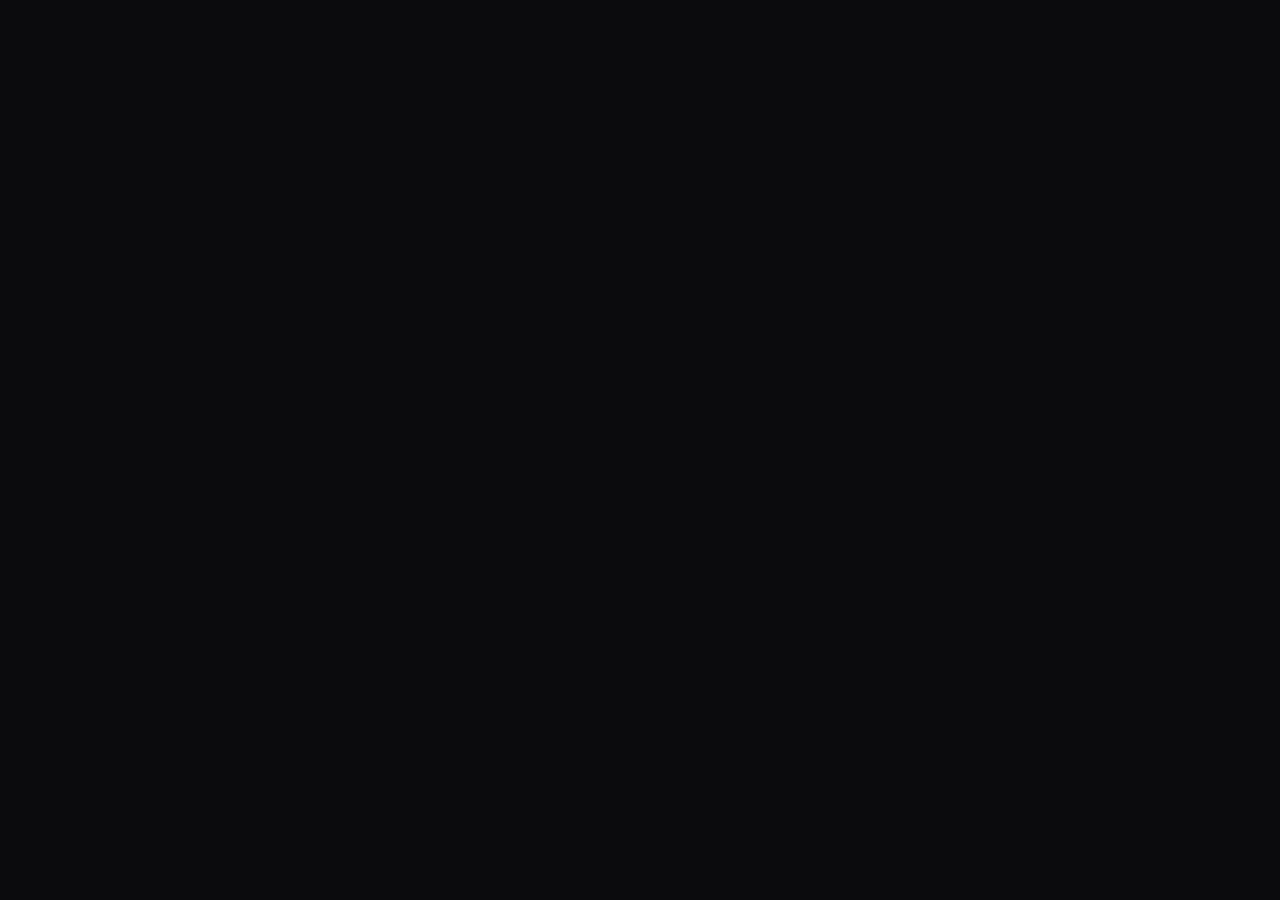
==== commit a4ee4b61: "Connect shop and admin to Supabase, add logo, socials and wgs.ardesams.com Co-Authored-By: Claude Op" ====
--- a/admin/index.html
+++ b/admin/index.html
@@ -3,35 +3,62 @@
 <head>
   <meta charset="UTF-8">
   <meta name="viewport" content="width=device-width, initial-scale=1">
-  <title>WGS Admin · mockup</title>
-  <meta name="robots" content="noindex">
+  <title>WGS Admin</title>
+  <meta name="robots" content="noindex, nofollow">
   <meta name="theme-color" content="#0b0b0e">
+  <link rel="icon" href="../img/favicon.png" type="image/png">
+  <link rel="apple-touch-icon" href="../img/icon-192.png">
+  <link rel="manifest" href="manifest.json">
   <link rel="preconnect" href="https://fonts.googleapis.com">
   <link rel="preconnect" href="https://fonts.gstatic.com" crossorigin>
   <link href="https://fonts.googleapis.com/css2?family=Chakra+Petch:wght@500;600;700&family=Inter:wght@400;500;600&display=swap" rel="stylesheet">
   <link rel="stylesheet" href="admin.css">
 </head>
 <body>
-  <p class="mock">Mockup · sample numbers · nothing here is saved</p>
-
-  <div class="app">
+  <!-- LOGIN -->
+  <section class="login" id="login" hidden>
+    <form class="card login-box" id="login-form">
+      <img src="../img/logo-mark.png" alt="WGS" class="login-logo">
+      <h1>Admin</h1>
+      <label>Email<input id="l-email" type="email" autocomplete="username" required></label>
+      <label>Password<input id="l-pass" type="password" autocomplete="current-password" required></label>
+      <button class="btn red" type="submit" id="l-go">Sign in</button>
+      <button class="linkish" type="button" id="l-forgot">Forgot password?</button>
+      <p class="err" id="l-err" role="alert"></p>
+    </form>
+    <form class="card login-box" id="reset-form" hidden>
+      <img src="../img/logo-mark.png" alt="WGS" class="login-logo">
+      <h1>New password</h1>
+      <label>New password <small>(at least 10 characters)</small><input id="r-pass" type="password" autocomplete="new-password" minlength="10" required></label>
+      <button class="btn red" type="submit">Save password</button>
+      <p class="err" id="r-err" role="alert"></p>
+    </form>
+    <div class="card login-box" id="denied" hidden>
+      <h1>No access</h1>
+      <p class="lede">This account isn't an admin for WGS.</p>
+      <button class="btn ghost" type="button" id="denied-out">Sign out</button>
+    </div>
+  </section>
+
+  <div class="app" id="app" hidden>
     <aside class="side">
-      <a class="logo" href="../" title="View the shop page"><span class="flag"></span><span class="mark">WGS</span><span class="sub">admin</span></a>
+      <a class="logo" href="../" target="_blank" rel="noopener" title="Open the shop page"><img src="../img/logo-mark.png" alt="WGS"><span class="sub">admin</span></a>
       <nav class="tabs" aria-label="Admin sections">
         <button data-tab="overview" aria-current="page"><i>◎</i><span>Overview</span></button>
         <button data-tab="orders"><i>🔔</i><span>Orders</span><b class="dot" id="ord-badge"></b></button>
         <button data-tab="shop"><i>₭</i><span>Prices</span></button>
         <button data-tab="posts"><i>✎</i><span>Posts</span></button>
-        <button data-tab="reviews"><i>★</i><span>Reviews</span><b class="dot" id="rev-badge">3</b></button>
+        <button data-tab="reviews"><i>★</i><span>Reviews</span><b class="dot" id="rev-badge"></b></button>
+        <button data-tab="settings"><i>⚙</i><span>Settings</span></button>
       </nav>
-      <a class="view" href="../" target="_blank" rel="noopener">View live page ↗</a>
+      <a class="view" href="../" target="_blank" rel="noopener">View shop page ↗</a>
     </aside>
 
     <main class="main">
       <!-- OVERVIEW -->
       <section data-panel="overview">
         <header class="top">
-          <div><p class="hi">Habari, boss 👋</p><h1>Overview</h1></div>
+          <div><p class="hi" id="hello">Habari 👋</p><h1>Overview</h1></div>
           <div class="ctrls">
             <div class="range cur" role="group" aria-label="Show money in">
               <button data-cur="KES" aria-pressed="true">KSH</button>
@@ -39,8 +66,8 @@
             </div>
             <label class="rate">1 KSH =<input id="rate" inputmode="decimal" value="20" aria-label="Tanzanian shillings per Kenyan shilling">TSH</label>
             <div class="range" role="group" aria-label="Date range">
-              <button data-range="7" aria-pressed="false">7 days</button>
-              <button data-range="14" aria-pressed="true">14 days</button>
+              <button data-range="7" aria-pressed="true">7 days</button>
+              <button data-range="14" aria-pressed="false">14 days</button>
             </div>
           </div>
         </header>
@@ -55,19 +82,16 @@
           <article><p>Order taps</p><b id="k-taps">–</b><small id="k-taps-d"></small></article>
           <article><p>Taps that bought</p><b id="k-conv">–</b><small id="k-conv-d"></small></article>
           <article class="money"><p>Revenue</p><b id="k-rev">–</b><small id="k-rev-d"></small></article>
-          <article class="group"><p>WhatsApp group</p><b>644</b><small>members</small></article>
+          <article class="group"><p>WhatsApp group</p><b id="k-group">–</b><small>members</small></article>
         </div>
 
         <article class="card wide">
-          <div class="card-h">
-            <h2>Visitors and order taps per day</h2>
-          </div>
+          <div class="card-h"><h2>Visitors and order taps per day</h2></div>
           <div class="chart" id="trend"></div>
-          <p class="foot">Double CP started 12 Nov. Visits jumped the same day.</p>
         </article>
 
         <div class="cols">
-          <article class="card"><h2>Most tapped packages</h2><div class="bars" id="b-pkg"></div></article>
+          <article class="card"><h2>Most tapped</h2><div class="bars" id="b-pkg"></div></article>
           <article class="card"><h2>Where visitors come from</h2><div class="bars" id="b-src"></div></article>
           <article class="card"><h2>Country</h2><div class="bars" id="b-cty"></div></article>
         </div>
@@ -78,10 +102,7 @@
             <b class="big" id="wait-n">–</b><p>people tapped "Notify me" on the shop page</p>
             <div class="bars" id="b-wait"></div>
           </article>
-          <article class="card">
-            <h2>Product mix this week</h2>
-            <div class="bars" id="b-mix"></div>
-          </article>
+          <article class="card"><h2>Revenue by product type</h2><div class="bars" id="b-mix"></div></article>
         </div>
 
         <article class="card daily" style="margin-top:14px">
@@ -93,6 +114,7 @@
             </table>
           </div>
         </article>
+        <p class="foot">Tip: add <b>?src=tiktok</b> or <b>?src=youtube</b> to the shop link in your bios, so visits from there are counted correctly.</p>
       </section>
 
       <!-- ORDERS -->
@@ -100,11 +122,9 @@
         <header class="top">
           <div><h1>Orders</h1><p class="lede">Every tap on "Order on WhatsApp" lands here with its code. Find the code in the chat, then mark how it ended.</p></div>
           <div class="ord-tools">
-            <label class="switch" title="Get a ping on this phone for every new order"><input type="checkbox" id="notify" checked><span></span>Notify me</label>
-            <button class="btn ghost sm" id="sim" type="button">Simulate a new order</button>
+            <label class="switch" title="Sound and a notification for every new order"><input type="checkbox" id="notify"><span></span>Notify me</label>
           </div>
         </header>
-
         <div class="seg filters" role="group" aria-label="Show orders">
           <button type="button" data-f="new" aria-pressed="true">Waiting <b id="f-new"></b></button>
           <button type="button" data-f="done" aria-pressed="false">Bought <b id="f-done"></b></button>
@@ -113,42 +133,39 @@
         </div>
         <p class="foot conv" id="conv"></p>
         <ul class="orders" id="orders"></ul>
-        <p class="foot">Taps with no reply after 24 hours move to <b>No sale</b> by themselves, so the list never piles up.</p>
+        <button class="btn ghost sm" id="more" type="button" hidden>Show more</button>
+        <p class="foot">Taps with no reply after 24 hours move to <b>No sale</b> by themselves.</p>
 
         <details class="card manual">
           <summary>Log a sale that didn't come from the site</summary>
-        <form class="log" id="log">
-          <p class="lbl">Type</p><div class="chips" id="c-cat"></div>
-          <p class="lbl">Package</p><div class="chips" id="c-pkg"></div>
-          <p class="lbl">Paid with</p><div class="chips" id="c-pay"></div>
-          <p class="lbl">Country</p><div class="chips" id="c-cty"></div>
-          <div class="row">
-            <label>Amount<input id="l-amt" inputmode="numeric" required></label>
-            <label>Buyer <small>(optional)</small><input id="l-buyer" maxlength="30" placeholder="e.g. Brian"></label>
-          </div>
-          <button class="btn red" type="submit">Log sale</button>
-        </form>
+          <form class="log" id="log">
+            <p class="lbl">Type</p><div class="chips" id="c-cat"></div>
+            <p class="lbl">Package</p><div class="chips" id="c-pkg"></div>
+            <p class="lbl">Paid with</p><div class="chips" id="c-pay"></div>
+            <p class="lbl">Country</p><div class="chips" id="c-cty"></div>
+            <div class="row">
+              <label>Amount<input id="l-amt" inputmode="numeric" required></label>
+              <label>Buyer <small>(optional)</small><input id="l-buyer" maxlength="40" placeholder="e.g. Brian"></label>
+            </div>
+            <button class="btn red" type="submit">Log sale</button>
+          </form>
         </details>
-        <div class="cols two">
-          <article class="card"><h2>This week</h2><div class="week" id="week"></div></article>
-          <article class="card"><h2>Recent sales</h2><ul class="sales" id="sales"></ul></article>
-        </div>
       </section>
 
       <!-- PRICES & OFFER -->
       <section data-panel="shop" hidden>
-        <header class="top"><div><h1>Prices &amp; offer</h1><p class="lede">Changes go live on the shop page as soon as you publish.</p></div></header>
+        <header class="top"><div><h1>Prices &amp; offer</h1><p class="lede">Edit, then publish. The shop page updates straight away.</p></div></header>
         <article class="card">
-          <div class="card-h"><h2>Price list</h2></div>
+          <div class="card-h"><h2>Price list</h2><span class="muted" id="dirty"></span></div>
           <div id="ptable"></div>
           <button class="btn red" id="pub-prices" type="button">Publish prices</button>
         </article>
         <article class="card">
-          <div class="card-h"><h2>Offer banner</h2><label class="switch"><input type="checkbox" id="o-on" checked><span></span>On</label></div>
+          <div class="card-h"><h2>Offer banner</h2><label class="switch"><input type="checkbox" id="o-on"><span></span><em id="o-state">Off</em></label></div>
           <div class="preview" id="o-prev"><span class="pulse"></span><p><b id="o-pt"></b> <span id="o-pd"></span></p><em id="o-pc"></em></div>
-          <label>Title<input id="o-title" value="Double CP is live"></label>
-          <label>Details<input id="o-detail" value="Every package comes with 100% bonus CP. Event ends 20 December."></label>
-          <label>Ends<input id="o-end" type="datetime-local" value="2026-12-20T23:59"></label>
+          <label>Title<input id="o-title" maxlength="80" placeholder="e.g. Double CP is live"></label>
+          <label>Details<input id="o-detail" maxlength="200" placeholder="e.g. Every package comes with 100% bonus CP."></label>
+          <label>Ends <small>(the banner hides itself after this)</small><input id="o-end" type="datetime-local"></label>
           <button class="btn red" id="pub-offer" type="button">Publish offer</button>
         </article>
       </section>
@@ -161,12 +178,12 @@
             <button type="button" data-kind="update" aria-pressed="true">Update</button>
             <button type="button" data-kind="drop" aria-pressed="false">Upcoming drop</button>
           </div>
-          <label>Title<input id="p-title" required maxlength="60" placeholder="e.g. Mythic Alias lands 19 Nov"></label>
-          <label>Message<textarea id="p-msg" rows="3" maxlength="300" placeholder="What should buyers know?"></textarea></label>
-          <div class="row">
-            <label>Date<input id="p-date" type="date"></label>
+          <label>Title<input id="p-title" required maxlength="80" placeholder="e.g. Mythic Alias lands 19 Nov"></label>
+          <label>Message<textarea id="p-msg" rows="3" maxlength="600" placeholder="What should buyers know?"></textarea></label>
+          <div class="row">
+            <label>Date<input id="p-date" type="date" required></label>
             <label class="only-update check"><input type="checkbox" id="p-pin"> Pin to top</label>
-            <label class="only-drop file" hidden>Poster<input id="p-img" type="file" accept="image/*"></label>
+            <label class="only-drop file" hidden>Poster <small>(optional)</small><input id="p-img" type="file" accept="image/*"></label>
           </div>
           <div class="form-acts">
             <button class="btn red" id="p-submit" type="submit">Post it</button>
@@ -184,6 +201,40 @@
         <h2 class="sub-h">On the shop page <span id="live-n"></span></h2>
         <ul class="revs live" id="live"></ul>
       </section>
+
+      <!-- SETTINGS -->
+      <section data-panel="settings" hidden>
+        <header class="top"><div><h1>Settings</h1><p class="lede">Shop details and links. Saved straight to the shop page.</p></div></header>
+        <form class="card" id="settings">
+          <div class="row">
+            <label>WhatsApp number <small>(orders go here, e.g. 2547…)</small><input data-s="whatsapp" inputmode="numeric" maxlength="15" required></label>
+            <label>WhatsApp catalogue link<input data-s="catalogue" type="url" placeholder="https://wa.me/c/…"></label>
+          </div>
+          <div class="row">
+            <label>YouTube link<input data-s="youtube" type="url" placeholder="https://youtube.com/@…"></label>
+            <label>TikTok link<input data-s="tiktok" type="url" placeholder="https://tiktok.com/@…"></label>
+          </div>
+          <div class="row">
+            <label>Happy buyers <small>(shown on the page)</small><input data-s="buyers" maxlength="12" placeholder="700+"></label>
+            <label>Usual delivery time<input data-s="delivery" maxlength="20" placeholder="10–30 min"></label>
+          </div>
+          <div class="row">
+            <label>WhatsApp group members<input data-s="group_members" inputmode="numeric" maxlength="8"></label>
+            <label>Exchange rate <small>(TSH per 1 KSH)</small><input data-s="rate" inputmode="decimal" maxlength="8"></label>
+          </div>
+          <button class="btn red" type="submit">Save settings</button>
+        </form>
+        <form class="card" id="pw">
+          <h2>Change my password</h2>
+          <label>New password <small>(at least 10 characters)</small><input id="pw-new" type="password" autocomplete="new-password" minlength="10" required></label>
+          <button class="btn ghost" type="submit">Update password</button>
+        </form>
+        <div class="card">
+          <h2>Signed in</h2>
+          <p class="lede" id="who"></p>
+          <button class="btn ghost" id="signout" type="button">Sign out</button>
+        </div>
+      </section>
     </main>
   </div>
 
@@ -194,6 +245,9 @@
     <button class="x" id="ping-x" type="button" aria-label="Dismiss">✕</button>
   </div>
   <div class="toast" id="toast" role="status" aria-live="polite"></div>
+
+  <script src="https://cdn.jsdelivr.net/npm/@supabase/supabase-js@2.118.0/dist/umd/supabase.min.js"></script>
+  <script src="../config.js"></script>
   <script src="admin.js"></script>
 </body>
 </html>
--- a/admin/admin.css
+++ b/admin/admin.css
@@ -166,6 +166,20 @@
 .sub-h { margin: 18px 0 10px; color: var(--muted); }
 .sub-h span { color: var(--text); }
 .empty { color: var(--muted); font-size: .9rem; padding: 6px 0; }
+
+/* login */
+.login { min-height: 100vh; display: grid; place-items: center; padding: 24px 16px; }
+.login-box { width: min(380px, 100%); display: grid; gap: 4px; padding: 28px 24px; }
+.login-logo { height: 30px; width: auto; margin-bottom: 6px; }
+.login-box h1 { margin-bottom: 14px; }
+.login-box .btn { width: 100%; margin-top: 4px; }
+.linkish { border: 0; background: none; color: var(--muted); text-decoration: underline; cursor: pointer; padding: 10px 0 0; font-size: .86rem; }
+.err { margin: 6px 0 0; color: var(--red-2); font-size: .88rem; min-height: 1.2em; }
+.logo img { height: 22px; width: auto; display: block; }
+.empty-note { color: var(--muted); font-size: .88rem; margin: 6px 0; }
+.btn[disabled] { opacity: .5; pointer-events: none; }
+.pgroup .label-in { max-width: 220px; margin: 0 !important; padding: 6px 9px !important; font: 600 .95rem var(--display) !important; }
+.prow.dirty { box-shadow: inset 3px 0 var(--gold); }
 
 .ctrls { display: flex; align-items: center; gap: 10px; flex-wrap: wrap; }
 .rate { display: inline-flex; align-items: center; gap: 6px; margin: 0; font-size: .82rem; color: var(--muted); }
